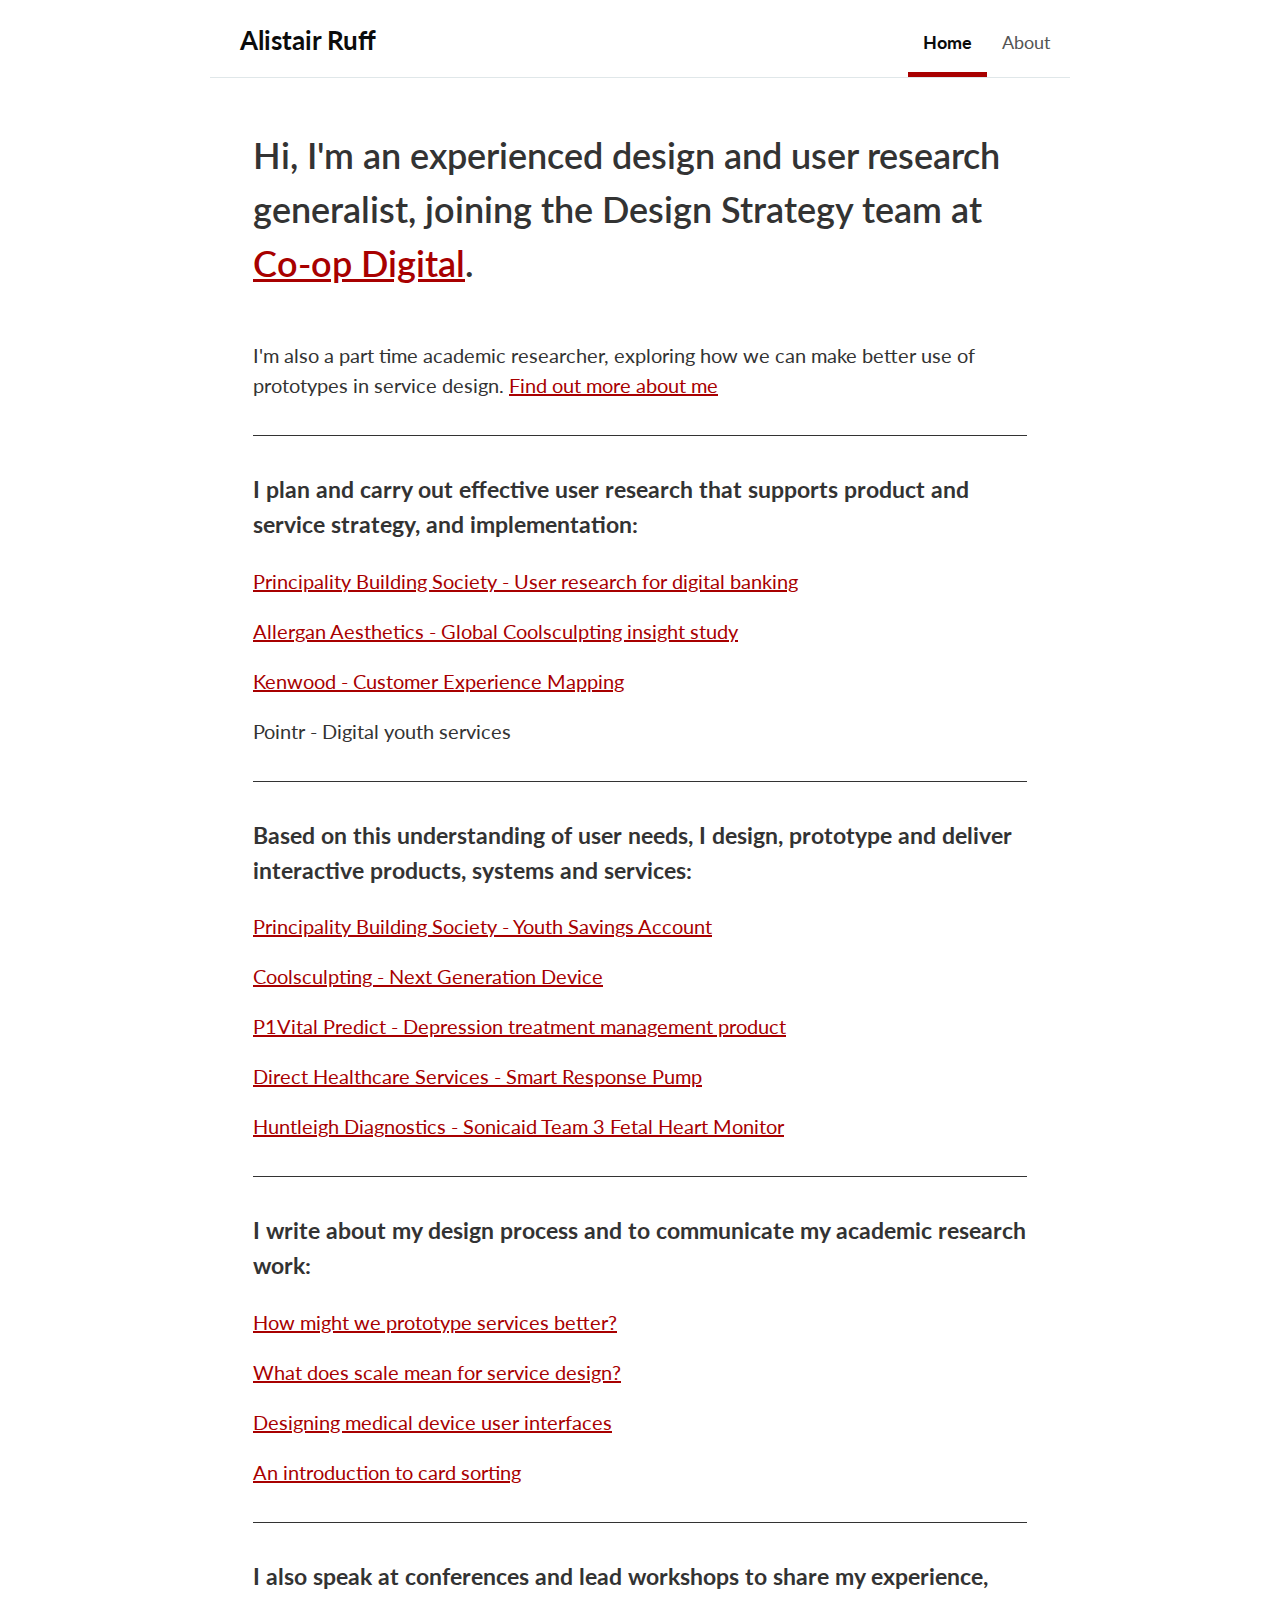
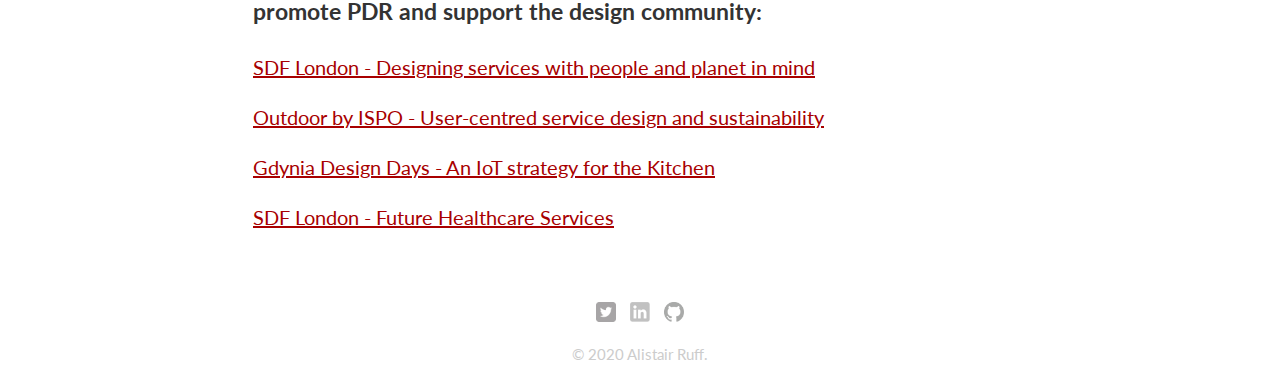
==== index.html @ 655ae529 "Added Dylan & Elite Case Study links" ====
<!DOCTYPE html>
<html>
  <head>
    <meta charset="utf-8">
    <title>Alistair Ruff | Designer</title>
    <link rel="stylesheet" href="css/normalize.css">
    <link rel="stylesheet" href="css/main.css">
    <link rel="stylesheet" href="css/responsive.css">
      <link href="https://fonts.googleapis.com/css2?family=Lato:wght@400;700;900&display=swap" rel="stylesheet"> 
    <meta name="viewport" content="width=device-width, initial-scale=1.0">
  </head>
  <body>
    <header class="header">
      <div class="header-measure">
        <div class="header-logo">
           <a href="/">Alistair Ruff</a>
        </div>
    <div class="header-nav">
      <nav class="nav">
        <ul>
          <li><a aria-current=true href="/">Home</a></li>
          
          <!--<li><a href="/design-projects/">Design Projects</a></li>
          <li><a href="/speaking/">Speaking</a></li>
          <li><a href="/writing/">Writing</a></li>-->
          <li><a href="/about.html">About</a></li>
        </ul>
      </nav>
    </div>
    </div>
    </header>
      <main>
      <div id="wrapper">
      <div class="intro">
        <h1>Hi,  I'm an experienced design and user research generalist, joining the Design Strategy team at <a href="https://digitalblog.coop.co.uk/">Co-op Digital</a>.</h1>
          </div>
  
        <p>I'm also a part time academic researcher, exploring how we can make better use of prototypes in service design. <a href="about.html">Find out more about me</a></p>
        
      
        <hr>
           <h3>I plan and carry out effective user research that supports product and service strategy, and implementation: </h3>
          <p><a href ="http://pdronline.co.uk/Portfolio/innovating-digital-banking"> Principality Building Society - User research for digital banking </a></p>
          <p><a href ="https://www.pdr-consultancy.com/work/the-coolsculpting-experience"> Allergan Aesthetics - Global Coolsculpting insight study </a></p>
          <p><a href ="http://pdronline.co.uk/Portfolio/customer-experience-mapping">Kenwood - Customer Experience Mapping</a></p>
          <p>Pointr - Digital youth services </p>

         <hr>
          <h3>Based on this understanding of user needs, I design, prototype and deliver interactive products, systems and services: </h3>
           <p><a href="https://www.pdr-consultancy.com/work/dylans-saving-squad">Principality Building Society - Youth Savings Account</a></p>
           <p><a href="https://www.pdr-consultancy.com/work/coolsculpting-elite">Coolsculpting - Next Generation Device</a></p>
          <p><a href="https://www.notion.so/P1vital-Predict-d88d3a9c48d3444a8d5d892a434b61ae">P1Vital Predict - Depression treatment management product</a></p>
          <p><a href ="https://www.pdr-consultancy.com/work/smart-response-pump">Direct Healthcare Services - Smart Response Pump</a></p>
          <p><a href ="https://www.pdr-consultancy.com/work/foetal-monitor-interaction-design">Huntleigh Diagnostics - Sonicaid Team 3 Fetal Heart Monitor</a></p>
          <!--<p><a href ="https://www.behance.net/gallery/3233527/Droplet-Eye-drop-aid">Droplet - Eye Drop Aid</a></p>-->
          <!--<p><a href ="https://www.behance.net/gallery/41233609/Audax-UK-Badges">Audax UK - Medals and Badges</a></p>-->
          
          <hr>
        <h3>I write about my design process and to communicate my academic research work:</h3>
          <p><a href ="https://www.notion.so/How-might-we-Prototype-better-services-2019-3517e3b3c0404cbdadb2b700934d4a40">How might we prototype services better?</a></p>
          <p><a href ="https://www.notion.so/What-does-Scale-Mean-for-Service-Design-2017-36cc2f0f215a468686d7da4da8e258c7">What does scale mean for service design?</a></p>
          <p><a href ="https://www.notion.so/Designing-medical-device-user-interfaces-2016-1bb24d1f891b4f119909545f2515e098">Designing medical device user interfaces</a></p>
          <p><a href ="https://www.notion.so/An-intro-to-card-sorting-as-a-research-method-dec5a4824dc0405c99c8f34af30c1ec3">An introduction to card sorting</a></p>
          
          <hr>
          <h3>I also speak at conferences and lead workshops to share my experience, promote PDR and support the design community: </h3>
          <p><a href ="https://www.sd-ldf.com/sessions-2019/2019/9/9/event-1-862lw-x56kh-fw47e">SDF London - Designing services with people and planet in mind</a></p>
          <p><a href ="https://www.ispo.com/en/outdoor/program">Outdoor by ISPO - User-centred service design and sustainability</a></p>
          <p><a href ="http://gdyniadesigndays.eu/en/dtb-day-i.html">Gdynia Design Days - An IoT strategy for the Kitchen</a></p>
          <p><a href ="https://www.notion.so/Future-health-services-at-SDFF-London-2016-2ddb1db7d6174d82b930aeccc432d855">SDF London - Future Healthcare Services</a></p>
          <!--<p><a href ="/Writing/UX_Wales_v_Design_Swansea.html">UX Wales vs Design Swansea</a></p>-->

      <footer>
        <a href="http://twitter.com/alistairuff"><img src="img/twitter-wrap.png" alt="Twitter Logo" class="social-icon"></a>
        <a href="https://www.linkedin.com/in/alistair-ruff-99870945?trk=nav_responsive_tab_profile_pic"><img src="img/linkedin-wrap.png" alt="Linkedin Logo" class="social-icon"></a>
        <a href="https://github.com/alistairuff"><img src="img/GitHub-Mark-01.png" alt="Github Logo" class="social-icon"></a>
        <p>&copy; 2020 Alistair Ruff.</p>
      </footer>
    </div>
    </main>
  </body>
</html>
---- css/main.css ----
/**********************************
GENERAL
***********************************/

body {
  font-family: lato, sans-serif;
  max-width: 860px;
  margin: auto;
  line-height: 1.5;
    font-size: 20px;
}

#wrapper {
/*  max-width: 940px;*/
  padding: 0 5%;
}

a {
  text-decoration: underline;
    
}

img {
  max-width: 100%;
    
}

h1 {
  font-size: 36px;
  font-weight: 600;
  margin: 40px 0 20px;
}

h2 {
  font-size: 28px;
  font-weight: 600;
  margin: 20px 0 20px;
}

ul {
  list-style: none;
  padding: 0;
}

li {
  display: 
  padding: 5px;
}

aside {
display: inline-block;
}

hr {
    display: block;
    height: 1px;
    border: 0;
    border-top: 1px solid #333;
    margin: 35px 0;
    padding: 0; 
}


main {
    display: block;
}
/**********************************
HEADER
***********************************/


.header {
  margin: 0 0 15px 0;
  width: 100%;
  max-width: 940px;
  border-bottom:1px solid #E0E7E9
}

.header-measure {
 max-width:940px;
 margin-left:auto;
 margin-right:auto
}

.header-measure:after {
  content:"";
  display:table;
  clear:both
 }

.header-logo {
 margin-top:20px;
 margin-bottom:20px;
    margin-left: 30px;
 padding-left:0px;
 line-height:30px;
 font-size:26px;
 font-weight: bolder;
 font-family: Lato, Arial, sans-serif;
 //letter-spacing:-0.03em
}

.header-logo a {
 color:#0B0C0C;
 text-decoration:none
}

@media (min-width: 30em) {
 .header-logo {
  float:left;
  margin-top:25px
 }
    }
@media (min-width: 77.5em) {
 .header-logo {
  padding-left:0
 }
}
 
.header-nav
{
 border-top:1px solid #E0E7E9;
 border-bottom:1px solid #E0E7E9;
 padding-left:5px;
 padding-right:5px
}
@media (min-width: 30em) {
 .header-nav {
  float:right;
  border-top:none;
  border-bottom:none;
  margin-top:15px;
 }
}

.header-measure {
   display: block
}


.nav ul {
 list-style:none;
 white-space:nowrap;
 font-size:0px
}

.nav li {
 display:inline-block;
 line-height:20px;
 font-size:18px
}


@media (min-width: 30em) {
 .nav ul {
  white-space:normal;
  overflow-x:initial
 }
}
.nav li {
 display:inline-block;
 line-height:20px;
 font-size:18px;

}
.nav a:link,
.nav a:visited {
 text-decoration:none;
 display:block;
 color:#545454;
 padding:15px 15px 15px;
 border-bottom:5px solid #fff
}
@media (min-width: 30em) {
 .nav a:link,
 .nav a:visited {
  padding-top:17px;
  padding-bottom:20px
 }
}
.nav a:focus {
 position:relative;
 outline-offset:-3px
}
.nav a:hover {
 color:#0B0C0C
}
.nav a:active,
.nav a[aria-current=true]:active {
 background-color:#F2F7F9
}
.nav a:active {
 background-color:#F2F7F9;
 border-color:#F2F7F9
}
.nav a[aria-current=true]:active {
 border-color:#1F4086;
}
.nav a[aria-current=true] {
 font-weight:bold;
 color:#0B0C0C;
 border-bottom:5px solid #A80000
}

/**********************************
PHOTO
***********************************/

.profile-photo {
  float: left
  margin: 0 auto 30px;
  max-width: 300px;
}

/**********************************
Intro
***********************************/

.intro {
    margin-top: 50px;
    margin-bottom: 50px;
}

/**********************************
FOOTER
***********************************/

footer {
  font-size: 0.75em;
  text-align: center;
  clear: both;
  padding-top: 50px;
  color: #ccc;
}

.social-icon {
  width: 20px;
  height: 20px;
  margin: 0 5px;
}


/**********************************
Articles
***********************************/

.article {
  padding: 0 5%;
  margin-bottom: 150px;
}

.article p {
  font-family: Lato, sans-serif;
  color: #555;
  line-height: 1.3;
  font-size: 1em;
}


/**********************************
COLORS
***********************************/

/* site body */
body {
  background-color: #FFF;
  color: #333;
}


/* logo text */
h1, h3 {
  color: #333;
}

h2 {
  color: #333
}

h4 {
  color: #555;
  margin-top: 30px
}

/* links */
a {
  color: #A80000;
}
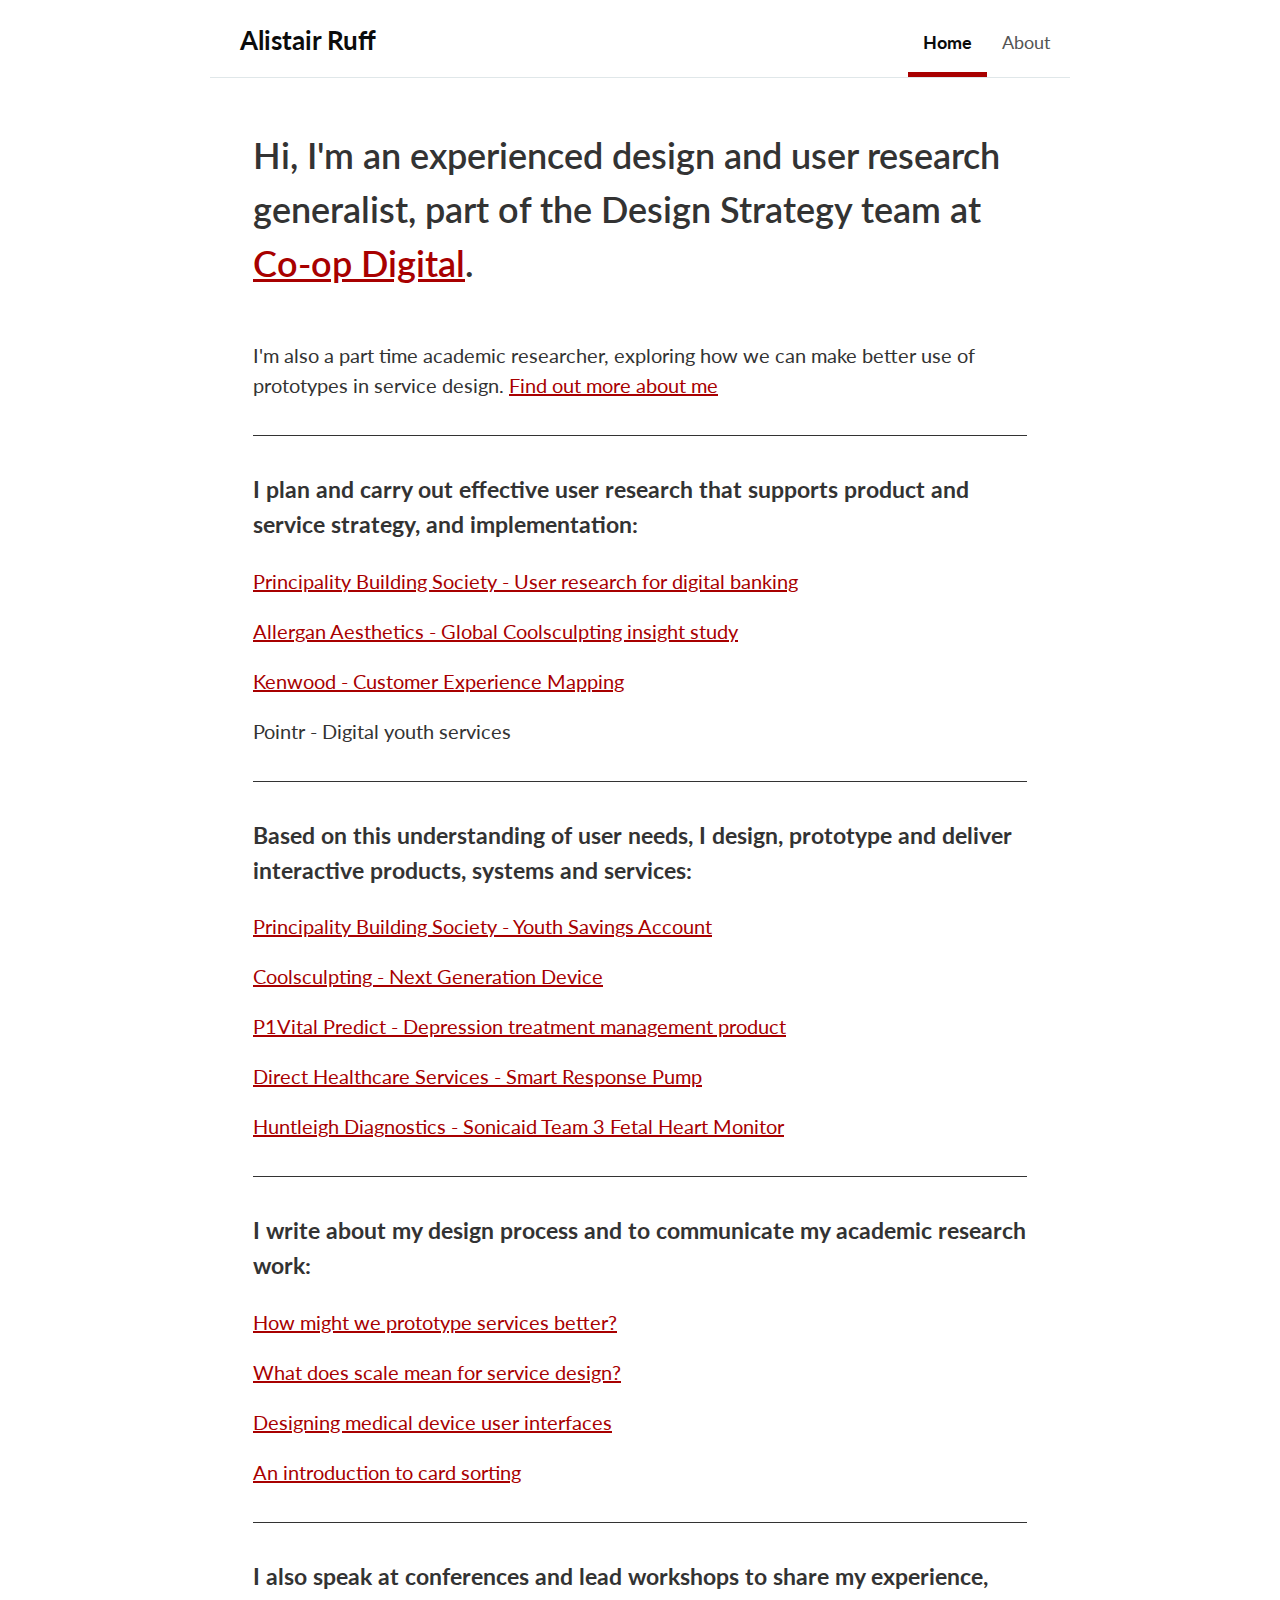
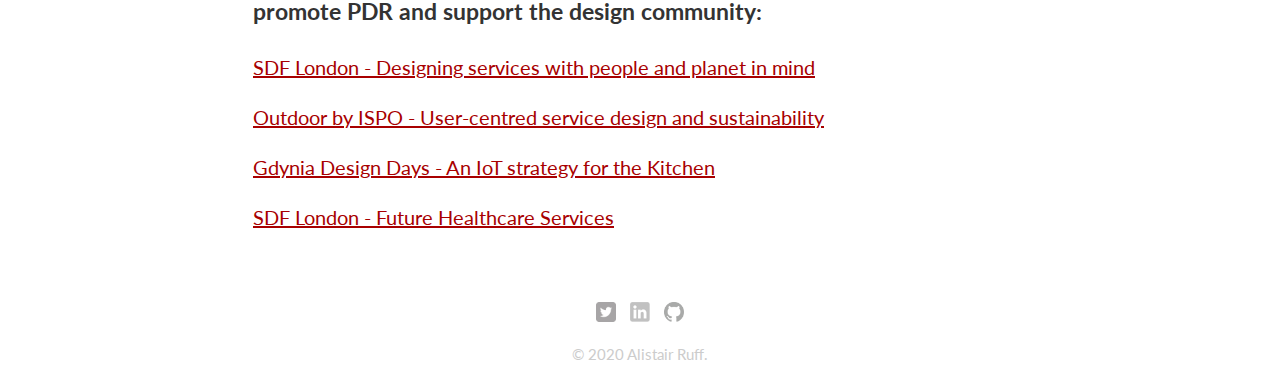
==== commit 13ac95bb: "Confirm joining Coop" ====
--- a/index.html
+++ b/index.html
@@ -32,7 +32,7 @@
       <main>
       <div id="wrapper">
       <div class="intro">
-        <h1>Hi,  I'm an experienced design and user research generalist, joining the Design Strategy team at <a href="https://digitalblog.coop.co.uk/">Co-op Digital</a>.</h1>
+        <h1>Hi,  I'm an experienced design and user research generalist, part of the Design Strategy team at <a href="https://digitalblog.coop.co.uk/">Co-op Digital</a>.</h1>
           </div>
   
         <p>I'm also a part time academic researcher, exploring how we can make better use of prototypes in service design. <a href="about.html">Find out more about me</a></p>
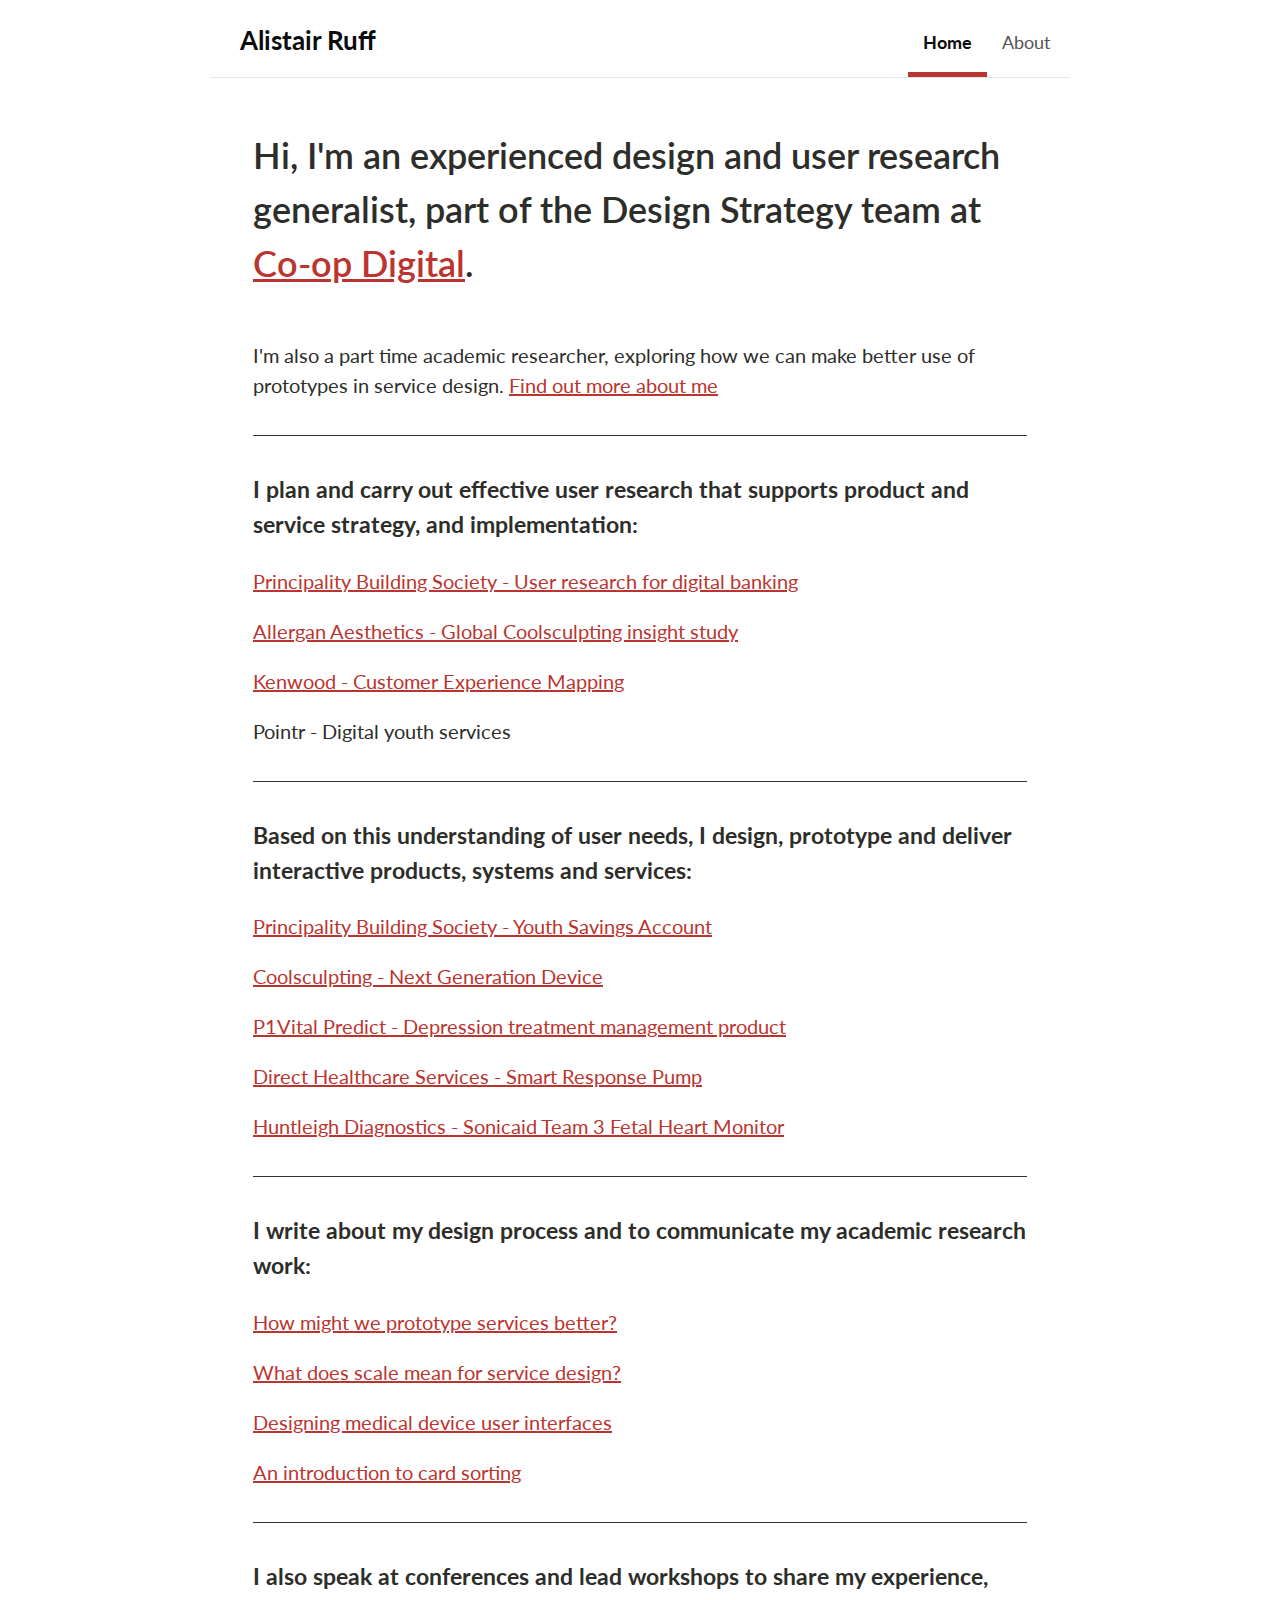
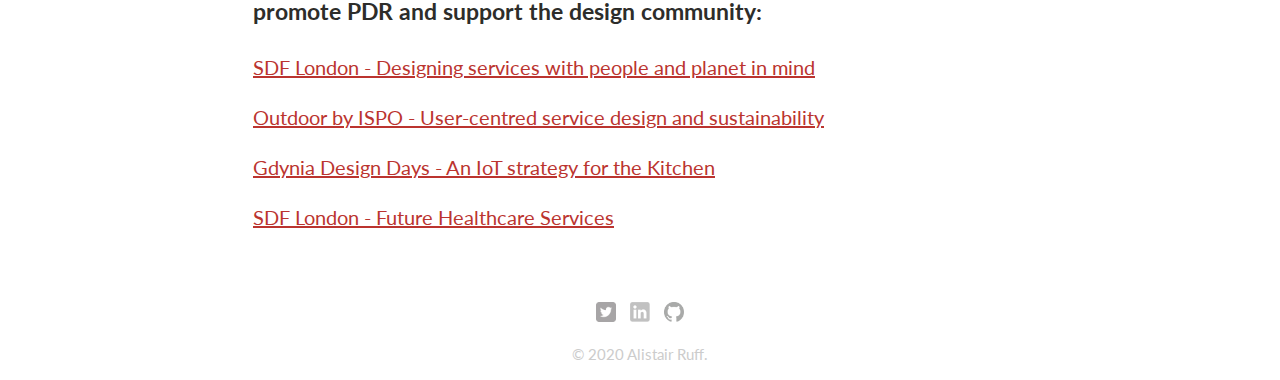
==== commit 5d9408fa: "Updated Notion links to point to personal account not education one" ====
--- a/index.html
+++ b/index.html
@@ -57,10 +57,10 @@
           
           <hr>
         <h3>I write about my design process and to communicate my academic research work:</h3>
-          <p><a href ="https://www.notion.so/How-might-we-Prototype-better-services-2019-3517e3b3c0404cbdadb2b700934d4a40">How might we prototype services better?</a></p>
-          <p><a href ="https://www.notion.so/What-does-Scale-Mean-for-Service-Design-2017-36cc2f0f215a468686d7da4da8e258c7">What does scale mean for service design?</a></p>
-          <p><a href ="https://www.notion.so/Designing-medical-device-user-interfaces-2016-1bb24d1f891b4f119909545f2515e098">Designing medical device user interfaces</a></p>
-          <p><a href ="https://www.notion.so/An-intro-to-card-sorting-as-a-research-method-dec5a4824dc0405c99c8f34af30c1ec3">An introduction to card sorting</a></p>
+          <p><a href ="https://alistairuff.notion.site/How-might-we-Prototype-better-services-dbe64c292d574fd4bc4bcbcf6a152be9">How might we prototype services better?</a></p>
+          <p><a href ="https://alistairuff.notion.site/What-does-Scale-Mean-for-Service-Design-d3225a01217748f9a6c7f1d6381a2c6d">What does scale mean for service design?</a></p>
+          <p><a href ="https://alistairuff.notion.site/Designing-medical-device-user-interfaces-2a43d48c073349a28e1ed4850b2d9452">Designing medical device user interfaces</a></p>
+          <p><a href ="https://alistairuff.notion.site/An-intro-to-card-sorting-as-a-research-method-152c5e1ffd5346e498a160bd1e29d033">An introduction to card sorting</a></p>
           
           <hr>
           <h3>I also speak at conferences and lead workshops to share my experience, promote PDR and support the design community: </h3>
--- a/css/main.css
+++ b/css/main.css
@@ -199,7 +199,7 @@
 .nav a[aria-current=true] {
  font-weight:bold;
  color:#0B0C0C;
- border-bottom:5px solid #A80000
+ border-bottom:5px solid #BB342F
 }
 
 /**********************************
@@ -264,17 +264,17 @@
 /* site body */
 body {
   background-color: #FFF;
-  color: #333;
+  color: #2D2D2A;
 }
 
 
 /* logo text */
 h1, h3 {
-  color: #333;
+  color: #2D2D2A;
 }
 
 h2 {
-  color: #333
+  color: #2D2D2A
 }
 
 h4 {
@@ -284,22 +284,22 @@
 
 /* links */
 a {
-  color: #A80000;
-}
-
-
-
-
-
-
-
-
-
-
-
-
-
-
-
-
-
+  color: #BB342F;
+}
+
+
+
+
+
+
+
+
+
+
+
+
+
+
+
+
+
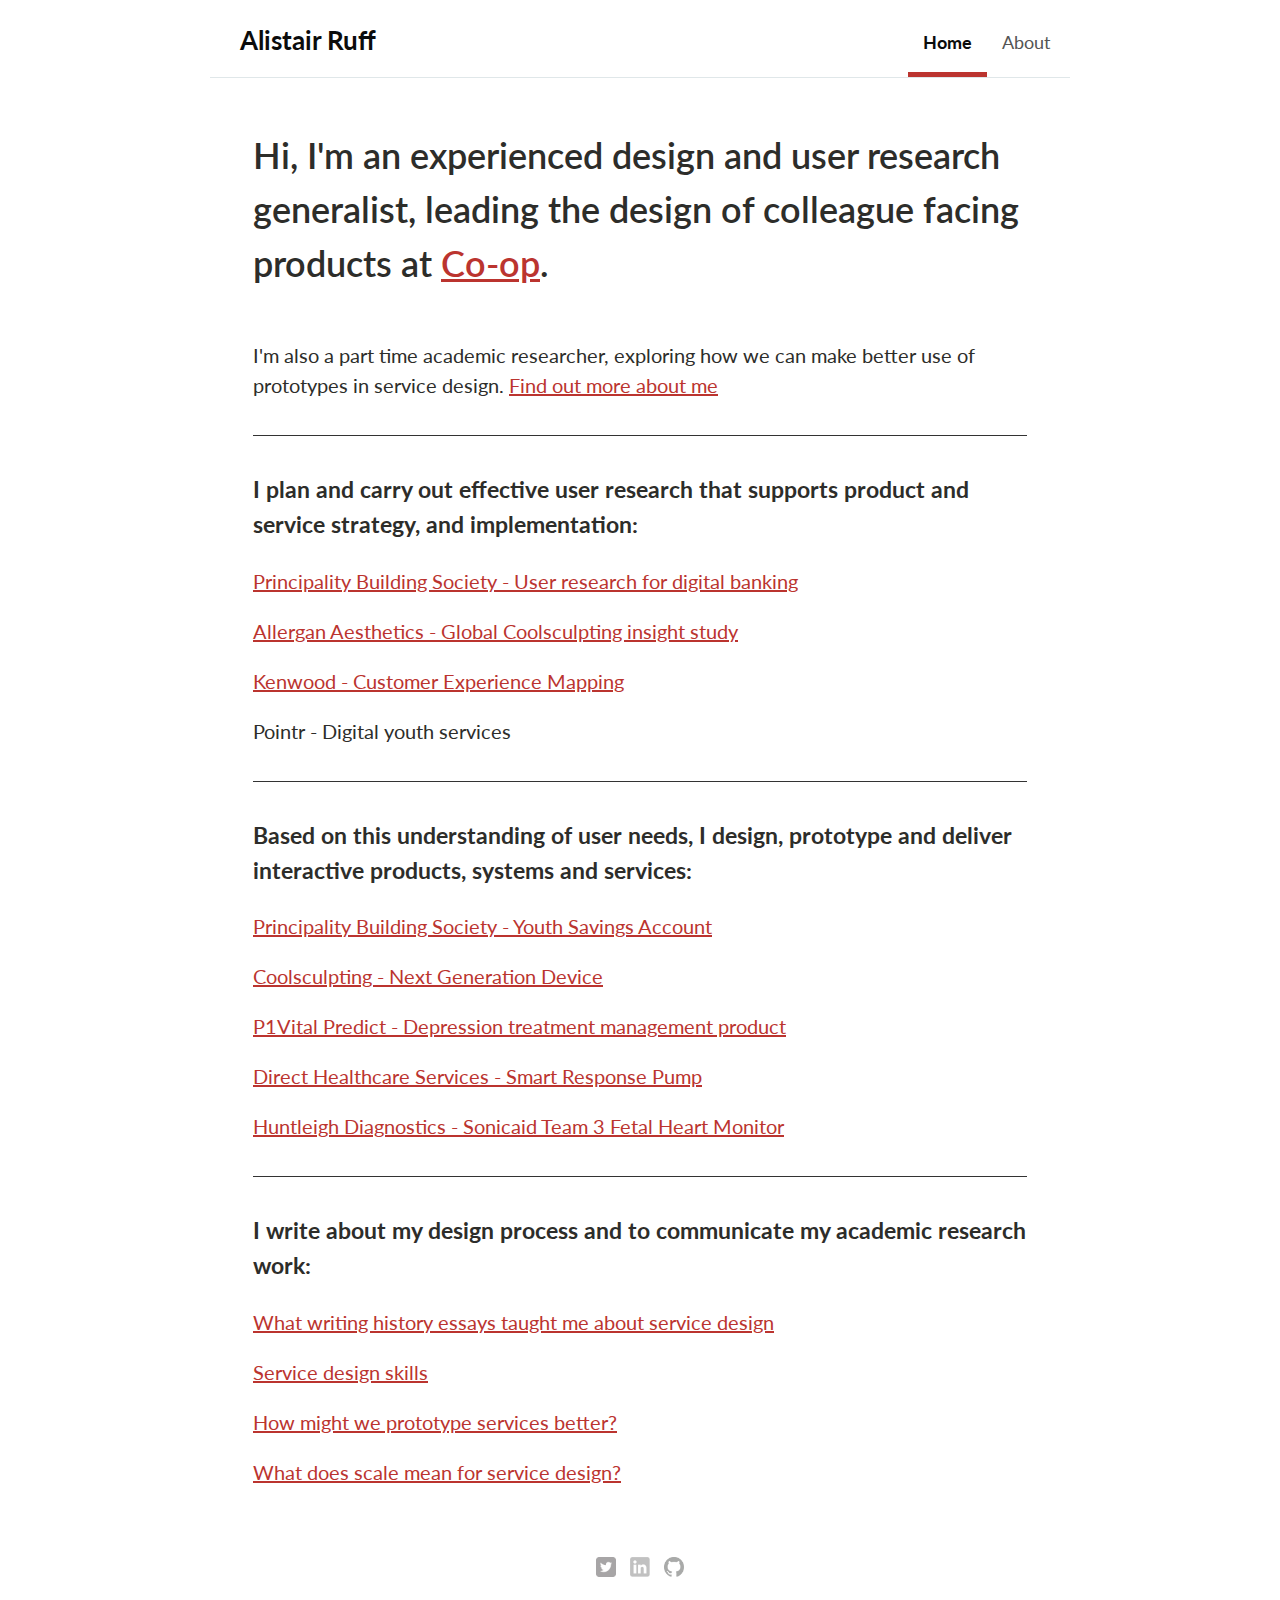
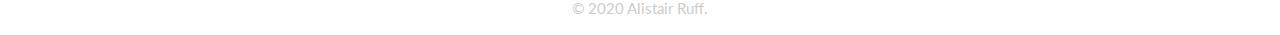
==== commit eea7f2c7: "Job role update" ====
--- a/index.html
+++ b/index.html
@@ -32,7 +32,7 @@
       <main>
       <div id="wrapper">
       <div class="intro">
-        <h1>Hi,  I'm an experienced design and user research generalist, part of the Design Strategy team at <a href="https://digitalblog.coop.co.uk/">Co-op Digital</a>.</h1>
+        <h1>Hi,  I'm an experienced design and user research generalist, leading the design of colleague facing products at <a href="https://digitalblog.coop.co.uk/">Co-op</a>.</h1>
           </div>
   
         <p>I'm also a part time academic researcher, exploring how we can make better use of prototypes in service design. <a href="about.html">Find out more about me</a></p>
@@ -57,18 +57,11 @@
           
           <hr>
         <h3>I write about my design process and to communicate my academic research work:</h3>
+          <p><a href ="https://www.notion.so/alistairuff/What-writing-history-essays-taught-me-about-service-design-7506de3f4d534e62a02e37fd5d8dbc47">What writing history essays taught me about service design</a></p>
+          <p><a href ="https://www.notion.so/alistairuff/Service-Design-skills-9933596b0b894ab8af4f37f9f50d21ae">Service design skills</a></p>
           <p><a href ="https://alistairuff.notion.site/How-might-we-Prototype-better-services-dbe64c292d574fd4bc4bcbcf6a152be9">How might we prototype services better?</a></p>
           <p><a href ="https://alistairuff.notion.site/What-does-Scale-Mean-for-Service-Design-d3225a01217748f9a6c7f1d6381a2c6d">What does scale mean for service design?</a></p>
-          <p><a href ="https://alistairuff.notion.site/Designing-medical-device-user-interfaces-2a43d48c073349a28e1ed4850b2d9452">Designing medical device user interfaces</a></p>
-          <p><a href ="https://alistairuff.notion.site/An-intro-to-card-sorting-as-a-research-method-152c5e1ffd5346e498a160bd1e29d033">An introduction to card sorting</a></p>
-          
-          <hr>
-          <h3>I also speak at conferences and lead workshops to share my experience, promote PDR and support the design community: </h3>
-          <p><a href ="https://www.sd-ldf.com/sessions-2019/2019/9/9/event-1-862lw-x56kh-fw47e">SDF London - Designing services with people and planet in mind</a></p>
-          <p><a href ="https://www.ispo.com/en/outdoor/program">Outdoor by ISPO - User-centred service design and sustainability</a></p>
-          <p><a href ="http://gdyniadesigndays.eu/en/dtb-day-i.html">Gdynia Design Days - An IoT strategy for the Kitchen</a></p>
-          <p><a href ="https://www.notion.so/Future-health-services-at-SDFF-London-2016-2ddb1db7d6174d82b930aeccc432d855">SDF London - Future Healthcare Services</a></p>
-          <!--<p><a href ="/Writing/UX_Wales_v_Design_Swansea.html">UX Wales vs Design Swansea</a></p>-->
+    
 
       <footer>
         <a href="http://twitter.com/alistairuff"><img src="img/twitter-wrap.png" alt="Twitter Logo" class="social-icon"></a>
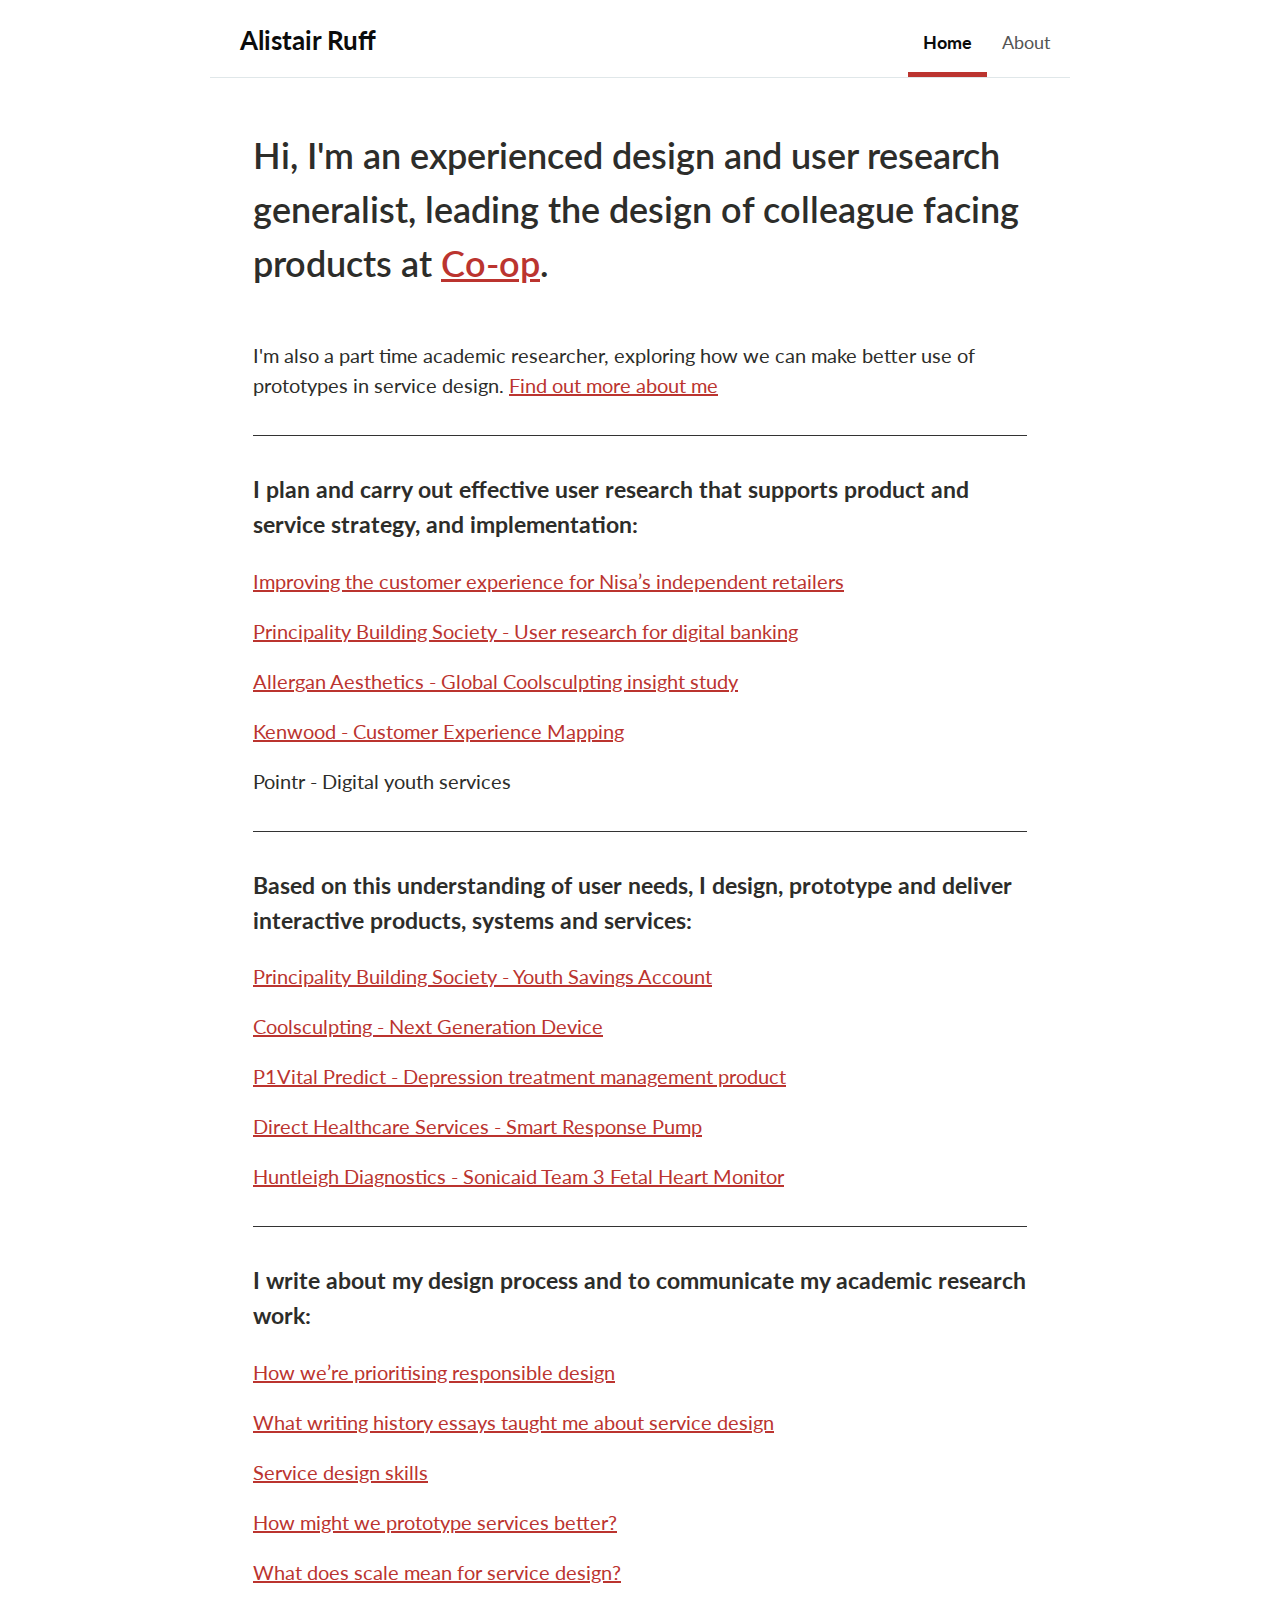
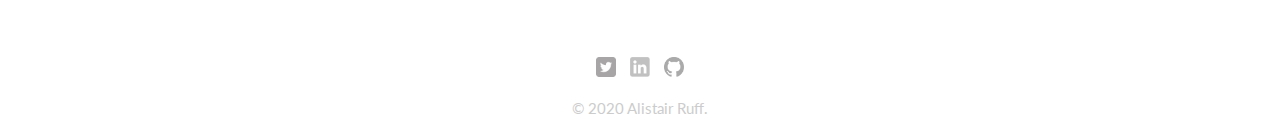
==== commit afee218c: "Added new Co-op blog post content" ====
--- a/index.html
+++ b/index.html
@@ -40,6 +40,7 @@
       
         <hr>
            <h3>I plan and carry out effective user research that supports product and service strategy, and implementation: </h3>
+          <p><a href ="https://digitalblog.coop.co.uk/2021/10/05/improving-the-customer-experience-for-nisas-independent-retailers/">  Improving the customer experience for Nisa’s independent retailers </a></p>
           <p><a href ="http://pdronline.co.uk/Portfolio/innovating-digital-banking"> Principality Building Society - User research for digital banking </a></p>
           <p><a href ="https://www.pdr-consultancy.com/work/the-coolsculpting-experience"> Allergan Aesthetics - Global Coolsculpting insight study </a></p>
           <p><a href ="http://pdronline.co.uk/Portfolio/customer-experience-mapping">Kenwood - Customer Experience Mapping</a></p>
@@ -57,6 +58,7 @@
           
           <hr>
         <h3>I write about my design process and to communicate my academic research work:</h3>
+          <p><a href ="https://digitalblog.coop.co.uk/2021/11/19/how-were-prioritising-responsible-design/">How we’re prioritising responsible design</a></p>
           <p><a href ="https://www.notion.so/alistairuff/What-writing-history-essays-taught-me-about-service-design-7506de3f4d534e62a02e37fd5d8dbc47">What writing history essays taught me about service design</a></p>
           <p><a href ="https://www.notion.so/alistairuff/Service-Design-skills-9933596b0b894ab8af4f37f9f50d21ae">Service design skills</a></p>
           <p><a href ="https://alistairuff.notion.site/How-might-we-Prototype-better-services-dbe64c292d574fd4bc4bcbcf6a152be9">How might we prototype services better?</a></p>
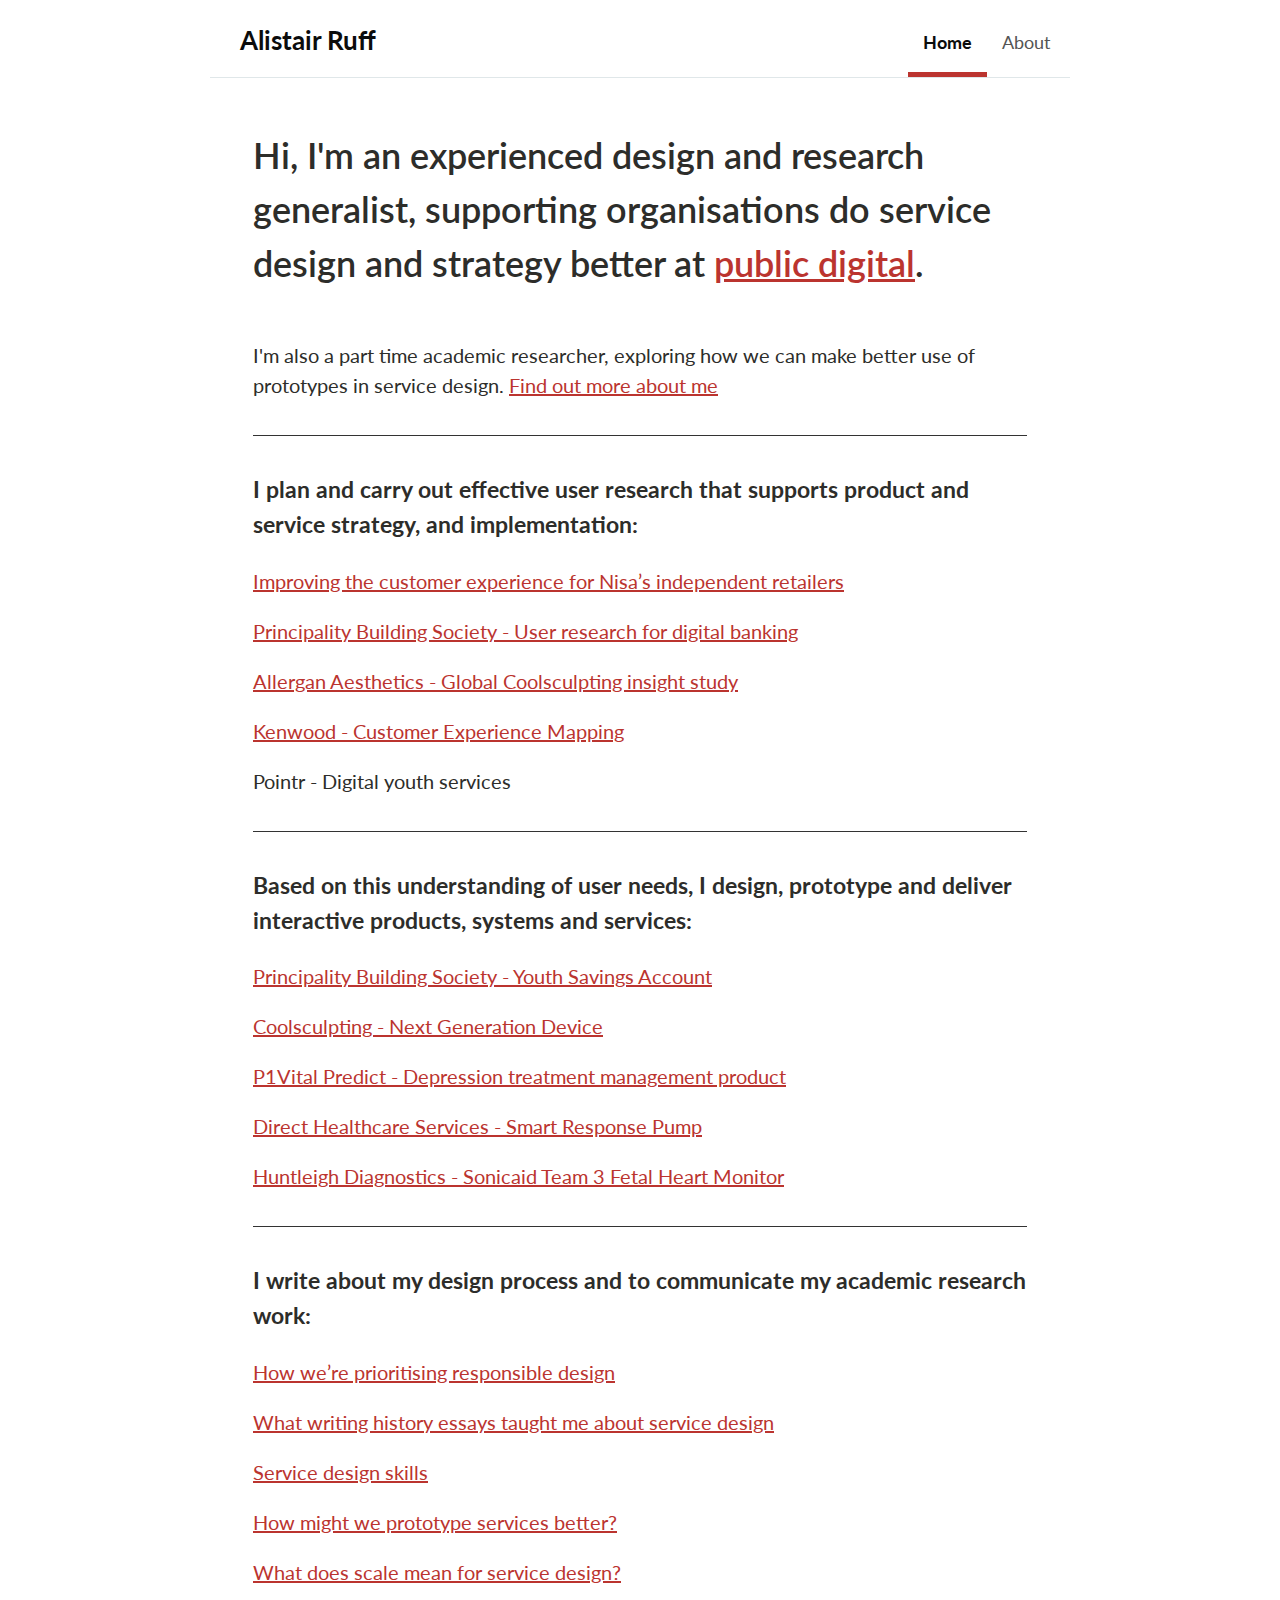
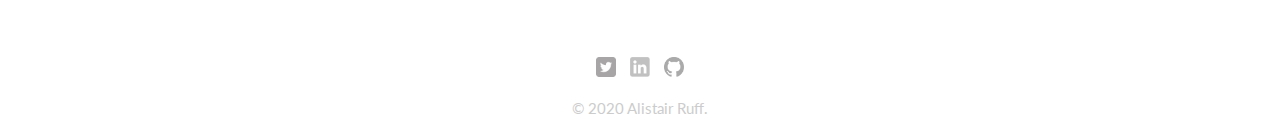
==== commit 5362448f: "Updated to PD role" ====
--- a/index.html
+++ b/index.html
@@ -32,7 +32,7 @@
       <main>
       <div id="wrapper">
       <div class="intro">
-        <h1>Hi,  I'm an experienced design and user research generalist, leading the design of colleague facing products at <a href="https://digitalblog.coop.co.uk/">Co-op</a>.</h1>
+        <h1>Hi,  I'm an experienced design and research generalist, supporting organisations do service design and strategy better at <a href="https:public.digital/">public digital</a>.</h1>
           </div>
   
         <p>I'm also a part time academic researcher, exploring how we can make better use of prototypes in service design. <a href="about.html">Find out more about me</a></p>
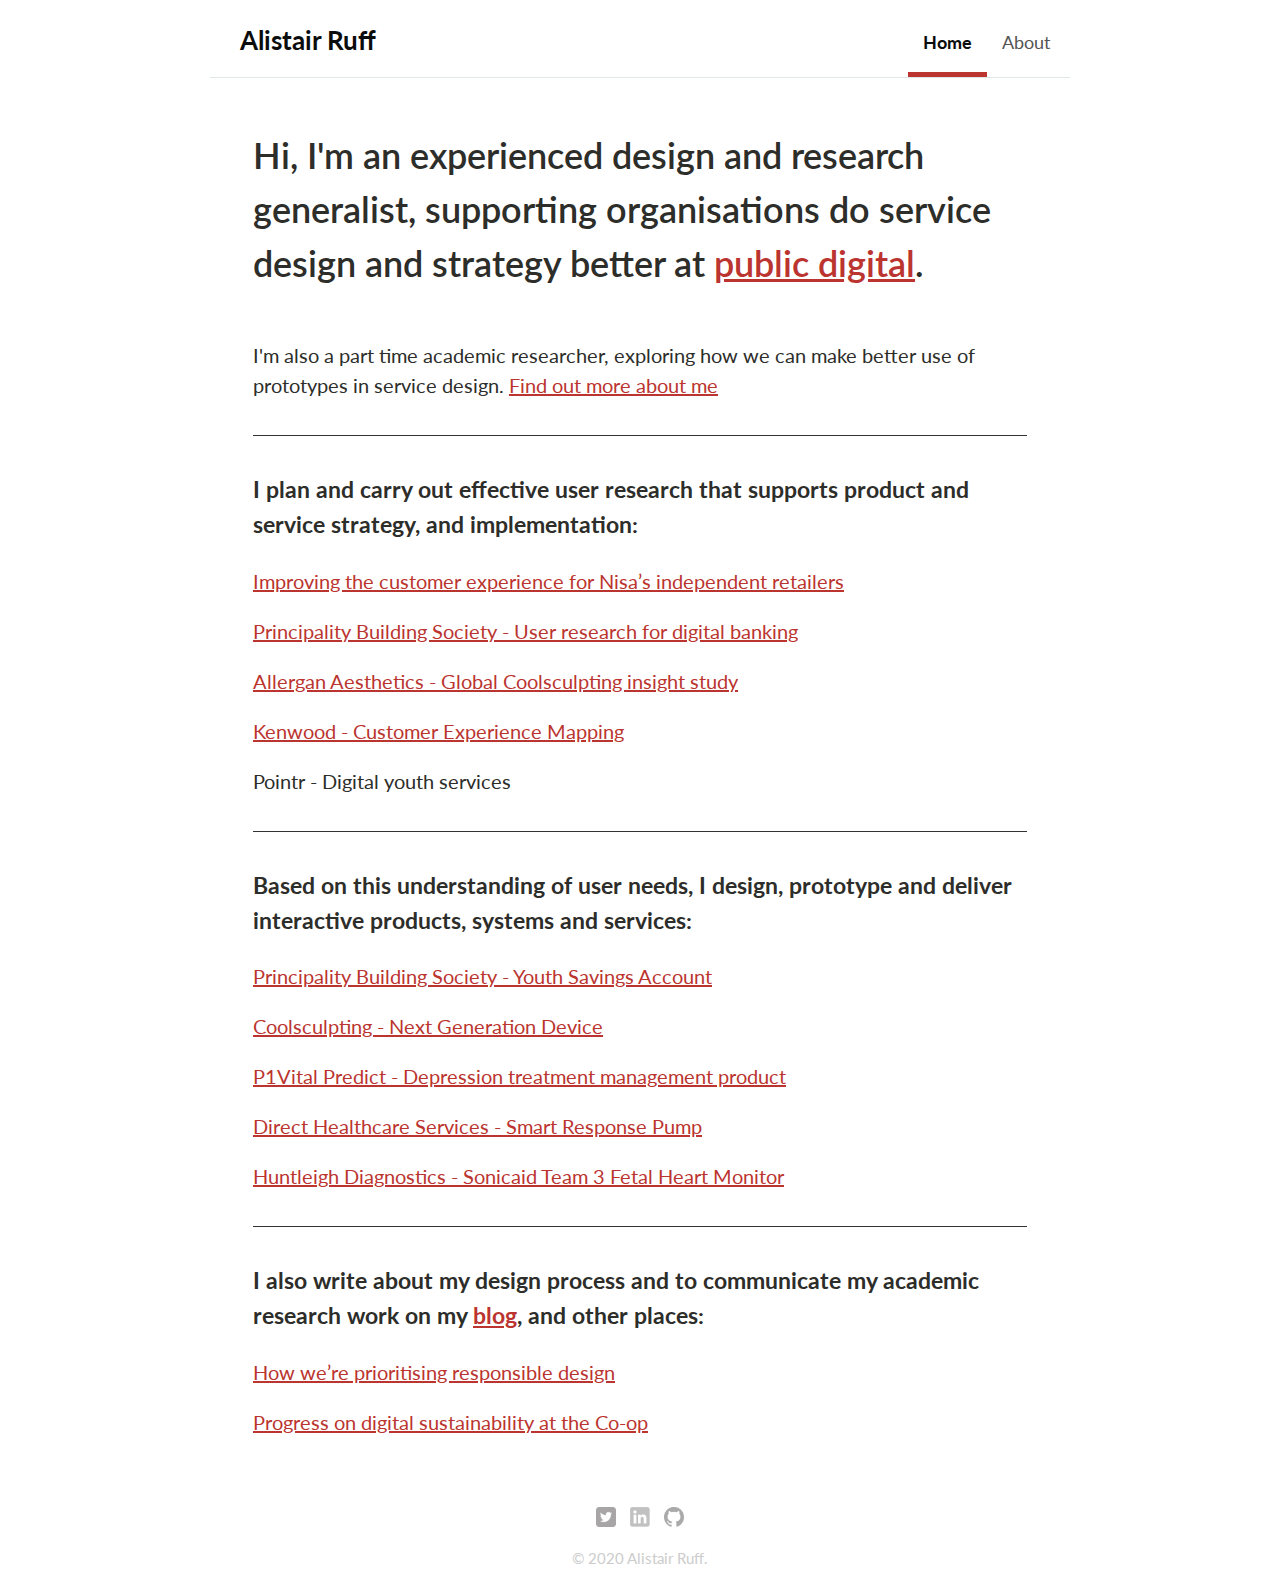
==== commit b420556f: "Updated writing section" ====
--- a/index.html
+++ b/index.html
@@ -57,12 +57,10 @@
           <!--<p><a href ="https://www.behance.net/gallery/41233609/Audax-UK-Badges">Audax UK - Medals and Badges</a></p>-->
           
           <hr>
-        <h3>I write about my design process and to communicate my academic research work:</h3>
+        <h3>I also write about my design process and to communicate my academic research work on my <a href ="https://alistairuff.wordpress.com">blog</a>, and other places:</h3>
           <p><a href ="https://digitalblog.coop.co.uk/2021/11/19/how-were-prioritising-responsible-design/">How we’re prioritising responsible design</a></p>
-          <p><a href ="https://www.notion.so/alistairuff/What-writing-history-essays-taught-me-about-service-design-7506de3f4d534e62a02e37fd5d8dbc47">What writing history essays taught me about service design</a></p>
-          <p><a href ="https://www.notion.so/alistairuff/Service-Design-skills-9933596b0b894ab8af4f37f9f50d21ae">Service design skills</a></p>
-          <p><a href ="https://alistairuff.notion.site/How-might-we-Prototype-better-services-dbe64c292d574fd4bc4bcbcf6a152be9">How might we prototype services better?</a></p>
-          <p><a href ="https://alistairuff.notion.site/What-does-Scale-Mean-for-Service-Design-d3225a01217748f9a6c7f1d6381a2c6d">What does scale mean for service design?</a></p>
+          <p><a href ="https://digitalblog.coop.co.uk/2023/06/13/progress-on-digital-sustainability-at-the-co-op/">Progress on digital sustainability at the Co-op</a></p>
+          
     
 
       <footer>
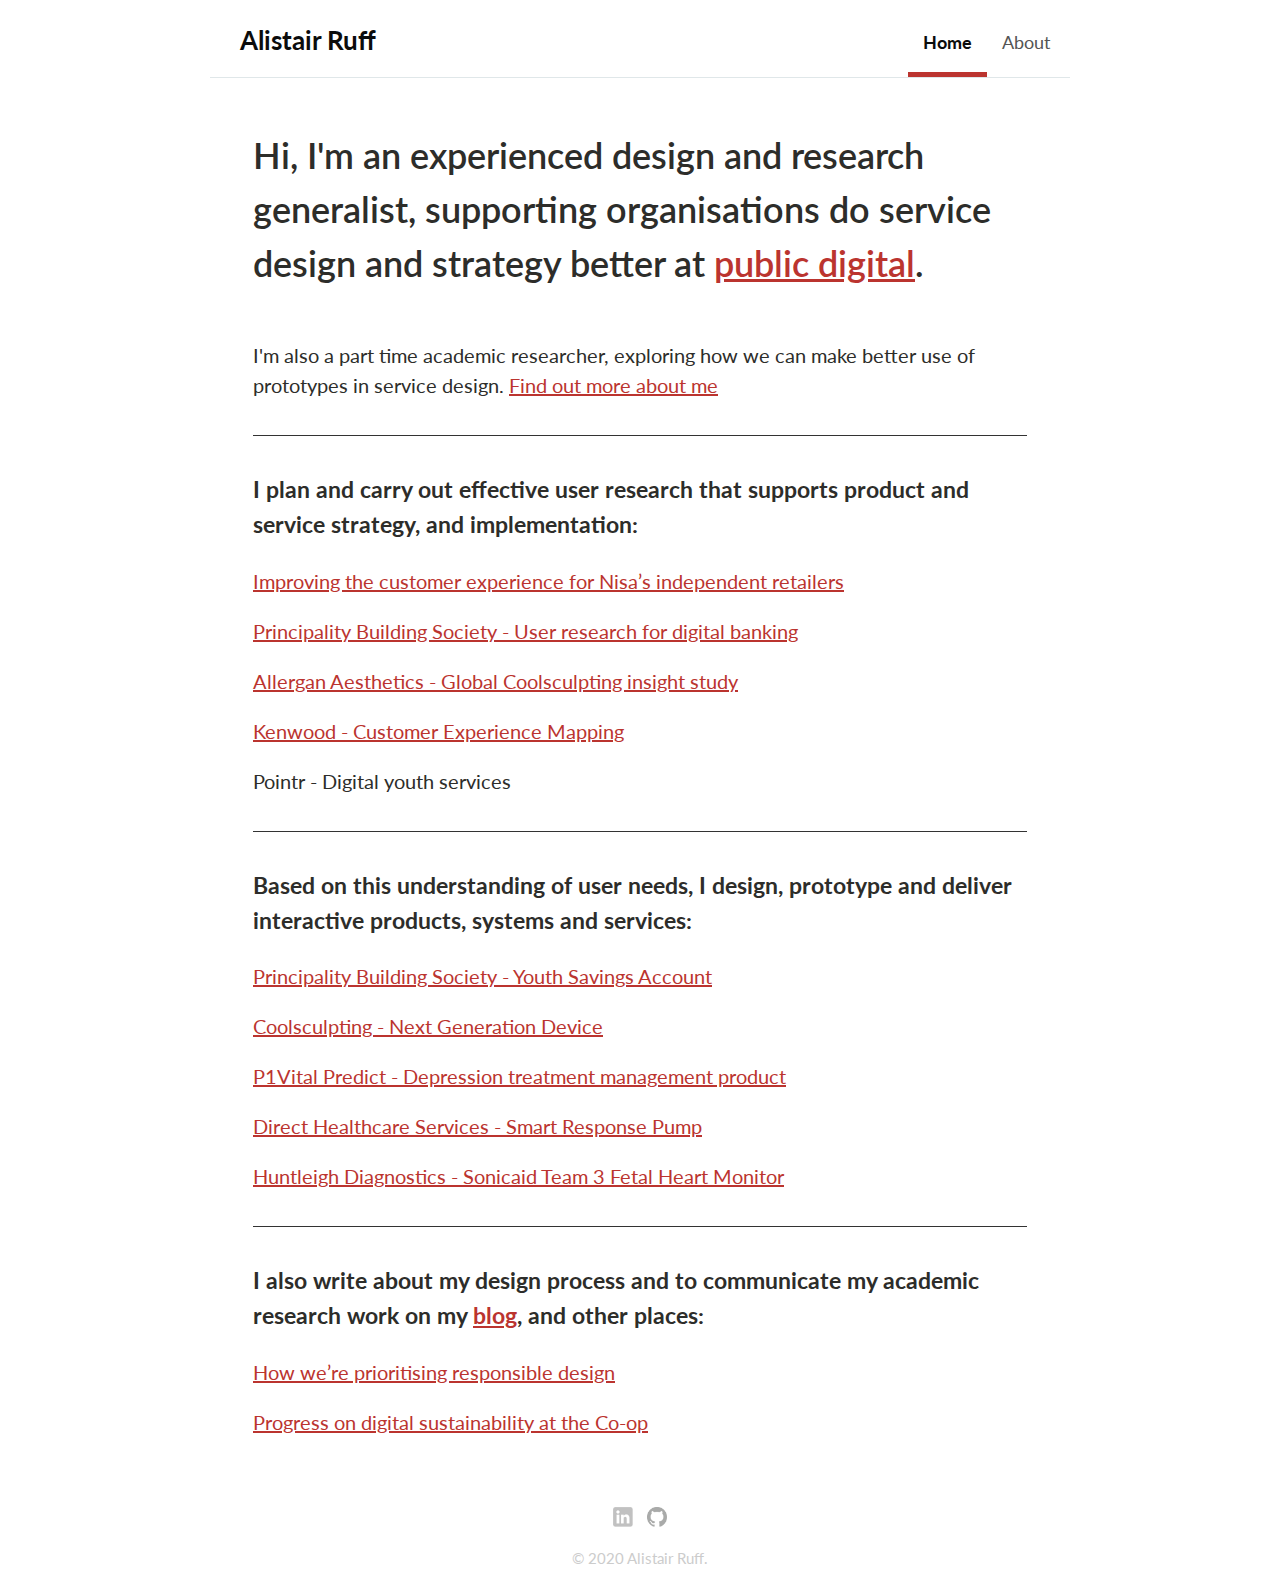
==== commit b9d669fa: "remove twitter footer" ====
--- a/index.html
+++ b/index.html
@@ -64,7 +64,7 @@
     
 
       <footer>
-        <a href="http://twitter.com/alistairuff"><img src="img/twitter-wrap.png" alt="Twitter Logo" class="social-icon"></a>
+        <!--<a href="http://twitter.com/alistairuff"><img src="img/twitter-wrap.png" alt="Twitter Logo" class="social-icon"></a>-->
         <a href="https://www.linkedin.com/in/alistair-ruff-99870945?trk=nav_responsive_tab_profile_pic"><img src="img/linkedin-wrap.png" alt="Linkedin Logo" class="social-icon"></a>
         <a href="https://github.com/alistairuff"><img src="img/GitHub-Mark-01.png" alt="Github Logo" class="social-icon"></a>
         <p>&copy; 2020 Alistair Ruff.</p>
